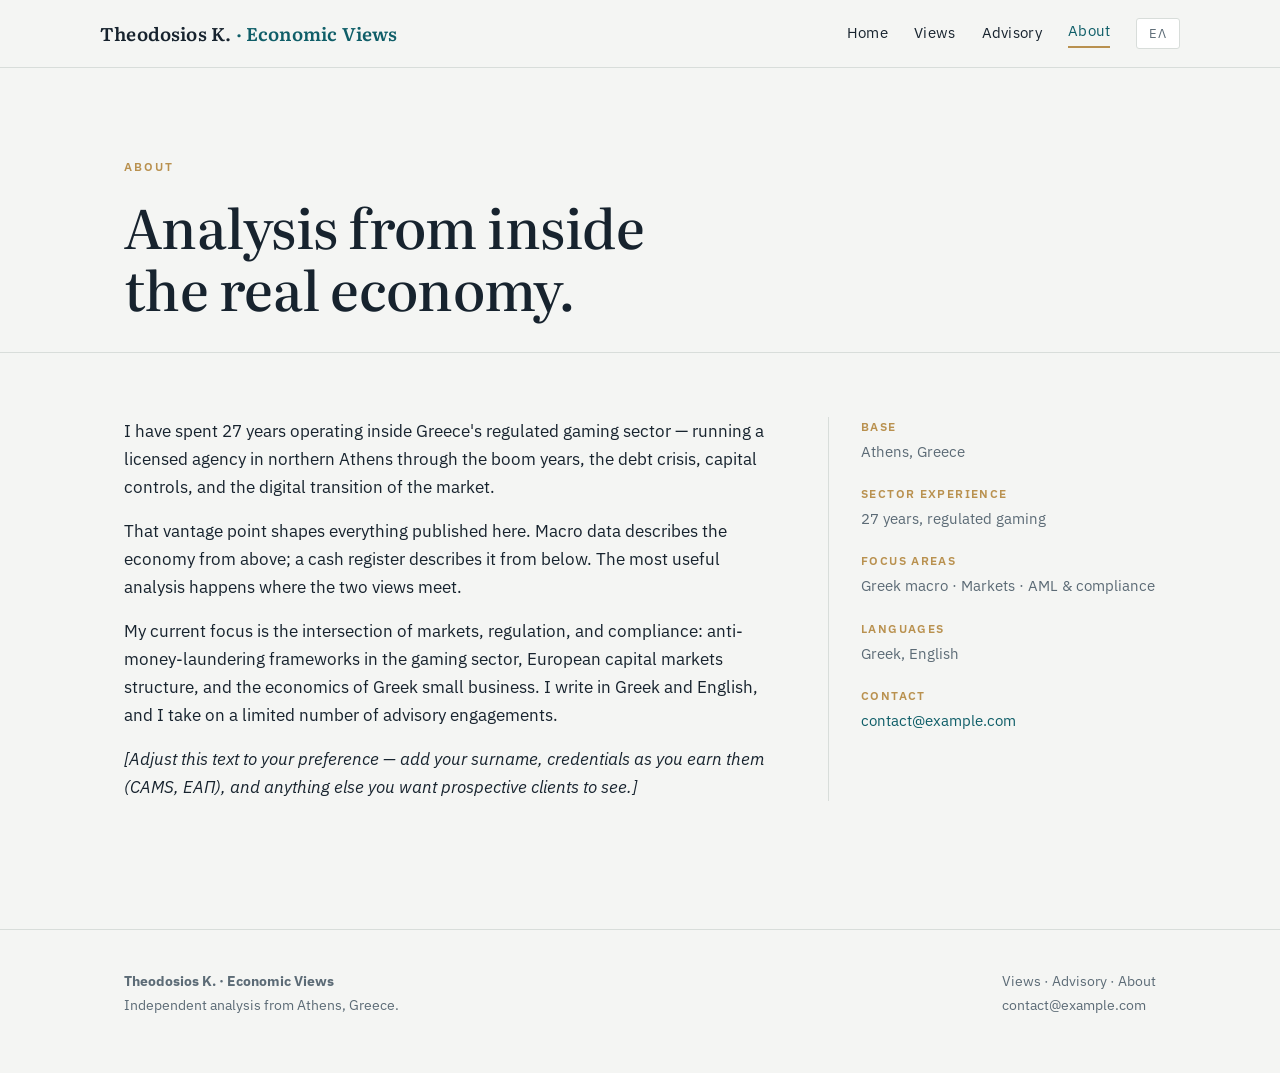
==== about.html @ 25d93798 "Add files via upload" ====
<!DOCTYPE html>
<html lang="en" data-lang="en">
<head>
<meta charset="UTF-8">
<meta name="viewport" content="width=device-width, initial-scale=1.0">
<title>About — Theodosios K.</title>
<meta name="description" content="Practitioner background: 27 years in Greece's regulated gaming sector, markets, and compliance.">
<link rel="preconnect" href="https://fonts.googleapis.com">
<link href="https://fonts.googleapis.com/css2?family=Literata:wght@400;500;600&family=IBM+Plex+Sans:wght@400;500;600&display=swap" rel="stylesheet">
<link rel="stylesheet" href="assets/style.css">
<script src="assets/lang.js"></script>
</head>
<body>

<header class="site">
  <div class="wrap site-bar">
    <a class="brand" href="index.html">Theodosios K. <span>· Economic Views</span></a>
    <button class="nav-btn" id="navBtn" aria-label="Menu">☰</button>
    <nav class="main" id="mainNav">
      <a href="index.html"><span class="lang-en">Home</span><span class="lang-el">Αρχική</span></a>
      <a href="articles.html"><span class="lang-en">Views</span><span class="lang-el">Άρθρα</span></a>
      <a href="services.html"><span class="lang-en">Advisory</span><span class="lang-el">Υπηρεσίες</span></a>
      <a href="about.html" aria-current="page"><span class="lang-en">About</span><span class="lang-el">Σχετικά</span></a>
      <button class="lang-toggle" id="langToggle" aria-label="Switch language">ΕΛ</button>
    </nav>
  </div>
</header>

<main>
  <section class="hero" style="padding-bottom:32px;">
    <div class="wrap">
      <p class="eyebrow"><span class="lang-en">About</span><span class="lang-el">Σχετικά</span></p>
      <h1><span class="lang-en">Analysis from inside the real economy.</span><span class="lang-el">Ανάλυση μέσα από την πραγματική οικονομία.</span></h1>
    </div>
  </section>

  <section class="block">
    <div class="wrap about-grid">
      <div>
        <div class="lang-en">
          <p>I have spent 27 years operating inside Greece's regulated gaming sector — running a licensed agency in northern Athens through the boom years, the debt crisis, capital controls, and the digital transition of the market.</p>
          <p style="margin-top:16px;">That vantage point shapes everything published here. Macro data describes the economy from above; a cash register describes it from below. The most useful analysis happens where the two views meet.</p>
          <p style="margin-top:16px;">My current focus is the intersection of markets, regulation, and compliance: anti-money-laundering frameworks in the gaming sector, European capital markets structure, and the economics of Greek small business. I write in Greek and English, and I take on a limited number of advisory engagements.</p>
          <p style="margin-top:16px;"><em>[Adjust this text to your preference — add your surname, credentials as you earn them (CAMS, ΕΑΠ), and anything else you want prospective clients to see.]</em></p>
        </div>
        <div class="lang-el">
          <p>Έχω περάσει 27 χρόνια μέσα στον ρυθμιζόμενο κλάδο τυχερών παιγνίων της Ελλάδας — λειτουργώντας αδειοδοτημένο πρακτορείο στη βόρεια Αθήνα μέσα από τα χρόνια της ανάπτυξης, την κρίση χρέους, τα capital controls και την ψηφιακή μετάβαση της αγοράς.</p>
          <p style="margin-top:16px;">Αυτή η οπτική διαμορφώνει ό,τι δημοσιεύεται εδώ. Τα μακροοικονομικά στοιχεία περιγράφουν την οικονομία από ψηλά· ένα ταμείο την περιγράφει από κάτω. Η πιο χρήσιμη ανάλυση γίνεται εκεί όπου συναντιούνται οι δύο οπτικές.</p>
          <p style="margin-top:16px;">Η τρέχουσα εστίασή μου είναι η τομή αγορών, ρύθμισης και κανονιστικής συμμόρφωσης: πλαίσια AML στον κλάδο παιγνίων, δομή των ευρωπαϊκών κεφαλαιαγορών και τα οικονομικά της ελληνικής μικρής επιχείρησης.</p>
          <p style="margin-top:16px;"><em>[Προσαρμόστε το κείμενο — προσθέστε επώνυμο και πιστοποιήσεις όταν τις αποκτήσετε.]</em></p>
        </div>
      </div>
      <dl class="facts">
        <dt><span class="lang-en">Base</span><span class="lang-el">Έδρα</span></dt>
        <dd><span class="lang-en">Athens, Greece</span><span class="lang-el">Αθήνα</span></dd>
        <dt><span class="lang-en">Sector experience</span><span class="lang-el">Εμπειρία κλάδου</span></dt>
        <dd><span class="lang-en">27 years, regulated gaming</span><span class="lang-el">27 χρόνια, ρυθμιζόμενα παίγνια</span></dd>
        <dt><span class="lang-en">Focus areas</span><span class="lang-el">Πεδία εστίασης</span></dt>
        <dd><span class="lang-en">Greek macro · Markets · AML & compliance</span><span class="lang-el">Ελληνικά μακρο · Αγορές · AML & συμμόρφωση</span></dd>
        <dt><span class="lang-en">Languages</span><span class="lang-el">Γλώσσες</span></dt>
        <dd><span class="lang-en">Greek, English</span><span class="lang-el">Ελληνικά, Αγγλικά</span></dd>
        <dt><span class="lang-en">Contact</span><span class="lang-el">Επικοινωνία</span></dt>
        <dd><a href="mailto:contact@example.com">contact@example.com</a></dd>
      </dl>
    </div>
  </section>
</main>

<footer class="site">
  <div class="wrap cols">
    <div>
      <div><strong>Theodosios K. · Economic Views</strong></div>
      <div><span class="lang-en">Independent analysis from Athens, Greece.</span><span class="lang-el">Ανεξάρτητη ανάλυση από την Αθήνα.</span></div>
    </div>
    <div>
      <div><a href="articles.html"><span class="lang-en">Views</span><span class="lang-el">Άρθρα</span></a> · <a href="services.html"><span class="lang-en">Advisory</span><span class="lang-el">Υπηρεσίες</span></a> · <a href="about.html"><span class="lang-en">About</span><span class="lang-el">Σχετικά</span></a></div>
      <div><a href="mailto:contact@example.com">contact@example.com</a></div>
    </div>
  </div>
</footer>

</body>
</html>
---- assets/style.css ----
/* ============================================================
   Economic Views — design system
   Palette: paper #F4F5F3 · ink #17232E · petrol #0F5E68
            brass #B9914F · muted #5C6B76
   Type:    Literata (display) · IBM Plex Sans (body/UI)
   ============================================================ */

:root {
  --paper: #F4F5F3;
  --ink: #17232E;
  --petrol: #0F5E68;
  --petrol-dark: #0A454D;
  --brass: #B9914F;
  --muted: #5C6B76;
  --hairline: #D8DDDA;
  --card: #FFFFFF;
  --max: 1080px;
  --serif: "Literata", Georgia, serif;
  --sans: "IBM Plex Sans", -apple-system, "Segoe UI", sans-serif;
}

* { margin: 0; padding: 0; box-sizing: border-box; }

html { scroll-behavior: smooth; }

body {
  font-family: var(--sans);
  font-size: 17px;
  line-height: 1.65;
  color: var(--ink);
  background: var(--paper);
  -webkit-font-smoothing: antialiased;
}

/* ---- Bilingual switching ------------------------------------
   <html data-lang="en"> shows .lang-en, hides .lang-el (and vice versa) */
html[data-lang="en"] .lang-el { display: none !important; }
html[data-lang="el"] .lang-en { display: none !important; }

img, svg { max-width: 100%; display: block; }

a { color: var(--petrol); text-decoration: none; }
a:hover { text-decoration: underline; }
a:focus-visible, button:focus-visible {
  outline: 2px solid var(--petrol);
  outline-offset: 3px;
}

.wrap { max-width: var(--max); margin: 0 auto; padding: 0 24px; }

/* ---- Header -------------------------------------------------- */
header.site {
  border-bottom: 1px solid var(--hairline);
  background: var(--paper);
  position: sticky; top: 0; z-index: 40;
}
.site-bar {
  display: flex; align-items: center; justify-content: space-between;
  padding: 18px 0;
  gap: 16px;
}
.brand {
  font-family: var(--serif);
  font-weight: 600;
  font-size: 1.15rem;
  letter-spacing: 0.01em;
  color: var(--ink);
}
.brand span { color: var(--petrol); }
.brand:hover { text-decoration: none; }

nav.main { display: flex; align-items: center; gap: 26px; }
nav.main a {
  font-size: 0.92rem;
  color: var(--ink);
  letter-spacing: 0.02em;
}
nav.main a[aria-current="page"] {
  color: var(--petrol);
  border-bottom: 2px solid var(--brass);
  padding-bottom: 2px;
}

.lang-toggle {
  font-family: var(--sans);
  font-size: 0.82rem;
  letter-spacing: 0.06em;
  border: 1px solid var(--hairline);
  background: var(--card);
  color: var(--muted);
  border-radius: 3px;
  padding: 6px 12px;
  cursor: pointer;
}
.lang-toggle:hover { border-color: var(--petrol); color: var(--petrol); }

/* mobile nav */
.nav-btn { display: none; background: none; border: none; font-size: 1.5rem; color: var(--ink); cursor: pointer; }
@media (max-width: 760px) {
  .nav-btn { display: block; }
  nav.main {
    display: none;
    position: absolute; left: 0; right: 0; top: 100%;
    background: var(--paper);
    border-bottom: 1px solid var(--hairline);
    flex-direction: column; align-items: flex-start;
    padding: 14px 24px 20px; gap: 14px;
  }
  nav.main.open { display: flex; }
}

/* ---- Hero ---------------------------------------------------- */
.hero { padding: 88px 0 64px; }
.eyebrow {
  font-size: 0.78rem;
  letter-spacing: 0.16em;
  text-transform: uppercase;
  color: var(--brass);
  font-weight: 600;
  margin-bottom: 18px;
}
.hero h1 {
  font-family: var(--serif);
  font-weight: 500;
  font-size: clamp(2.1rem, 5vw, 3.4rem);
  line-height: 1.15;
  max-width: 18ch;
  letter-spacing: -0.01em;
}
.hero p.lede {
  margin-top: 22px;
  font-size: 1.12rem;
  color: var(--muted);
  max-width: 56ch;
}
.hero .curve {
  margin-top: 44px;
  width: 100%;
  height: 90px;
  overflow: visible;
}
.curve path {
  fill: none;
  stroke: var(--brass);
  stroke-width: 2;
  stroke-dasharray: 1400;
  stroke-dashoffset: 1400;
  animation: draw 2.2s ease-out 0.3s forwards;
}
.curve circle { fill: var(--petrol); opacity: 0; animation: appear 0.5s ease-out 2.2s forwards; }
@keyframes draw { to { stroke-dashoffset: 0; } }
@keyframes appear { to { opacity: 1; } }
@media (prefers-reduced-motion: reduce) {
  .curve path { animation: none; stroke-dashoffset: 0; }
  .curve circle { animation: none; opacity: 1; }
  html { scroll-behavior: auto; }
}

.cta-row { margin-top: 36px; display: flex; gap: 14px; flex-wrap: wrap; }
.btn {
  display: inline-block;
  font-size: 0.95rem;
  font-weight: 500;
  padding: 12px 24px;
  border-radius: 3px;
  border: 1px solid var(--petrol);
}
.btn.primary { background: var(--petrol); color: #fff; }
.btn.primary:hover { background: var(--petrol-dark); text-decoration: none; }
.btn.ghost { color: var(--petrol); background: transparent; }
.btn.ghost:hover { background: #E9EEED; text-decoration: none; }

/* ---- Sections ------------------------------------------------ */
section.block { padding: 64px 0; border-top: 1px solid var(--hairline); }
.section-head {
  display: flex; align-items: baseline; justify-content: space-between;
  margin-bottom: 34px; gap: 16px; flex-wrap: wrap;
}
.section-head h2 {
  font-family: var(--serif);
  font-weight: 500;
  font-size: 1.7rem;
}
.section-head a.more { font-size: 0.9rem; }

/* ---- Article cards ------------------------------------------ */
.post-list { display: grid; gap: 0; }
.post {
  display: grid;
  grid-template-columns: 130px 1fr;
  gap: 28px;
  padding: 26px 0;
  border-bottom: 1px solid var(--hairline);
}
.post:last-child { border-bottom: none; }
.post time {
  font-size: 0.82rem;
  color: var(--muted);
  font-variant-numeric: tabular-nums;
  letter-spacing: 0.03em;
  padding-top: 5px;
}
.post h3 {
  font-family: var(--serif);
  font-weight: 500;
  font-size: 1.28rem;
  line-height: 1.3;
}
.post h3 a { color: var(--ink); }
.post h3 a:hover { color: var(--petrol); text-decoration: none; }
.post p { margin-top: 8px; color: var(--muted); font-size: 0.97rem; max-width: 62ch; }
.tag {
  display: inline-block;
  font-size: 0.72rem;
  letter-spacing: 0.1em;
  text-transform: uppercase;
  color: var(--petrol);
  margin-bottom: 6px;
  font-weight: 600;
}
@media (max-width: 620px) {
  .post { grid-template-columns: 1fr; gap: 6px; }
}

/* ---- Services ------------------------------------------------ */
.svc-grid {
  display: grid;
  grid-template-columns: repeat(auto-fit, minmax(260px, 1fr));
  gap: 22px;
}
.svc {
  background: var(--card);
  border: 1px solid var(--hairline);
  border-top: 3px solid var(--petrol);
  border-radius: 4px;
  padding: 28px 26px;
}
.svc h3 { font-family: var(--serif); font-weight: 500; font-size: 1.15rem; margin-bottom: 10px; }
.svc p { font-size: 0.95rem; color: var(--muted); }

/* ---- Article page ------------------------------------------- */
article.single { padding: 72px 0; max-width: 720px; margin: 0 auto; }
article.single .meta { font-size: 0.85rem; color: var(--muted); margin-bottom: 14px; font-variant-numeric: tabular-nums; }
article.single h1 {
  font-family: var(--serif);
  font-weight: 500;
  font-size: clamp(1.8rem, 4vw, 2.6rem);
  line-height: 1.2;
  margin-bottom: 26px;
}
article.single .body p { margin-bottom: 20px; }
article.single .body h2 {
  font-family: var(--serif); font-weight: 500;
  font-size: 1.35rem; margin: 36px 0 14px;
}
article.single .body blockquote {
  border-left: 3px solid var(--brass);
  padding-left: 18px; margin: 24px 0;
  color: var(--muted); font-style: italic;
}
.disclaimer {
  margin-top: 44px;
  font-size: 0.82rem;
  color: var(--muted);
  border-top: 1px solid var(--hairline);
  padding-top: 18px;
}

/* ---- Forms --------------------------------------------------- */
form.consult {
  background: var(--card);
  border: 1px solid var(--hairline);
  border-radius: 4px;
  padding: 32px 30px;
  max-width: 640px;
}
form.consult label {
  display: block;
  font-size: 0.85rem;
  font-weight: 500;
  letter-spacing: 0.03em;
  margin: 18px 0 6px;
}
form.consult label:first-of-type { margin-top: 0; }
form.consult input, form.consult select, form.consult textarea {
  width: 100%;
  font-family: var(--sans);
  font-size: 0.95rem;
  padding: 11px 12px;
  border: 1px solid var(--hairline);
  border-radius: 3px;
  background: var(--paper);
  color: var(--ink);
}
form.consult input:focus, form.consult select:focus, form.consult textarea:focus {
  outline: 2px solid var(--petrol);
  border-color: transparent;
}
form.consult button { margin-top: 24px; cursor: pointer; font-family: var(--sans); }

/* ---- About --------------------------------------------------- */
.about-grid { display: grid; grid-template-columns: 2fr 1fr; gap: 48px; }
.about-grid .facts {
  border-left: 1px solid var(--hairline);
  padding-left: 32px;
  font-size: 0.92rem;
}
.about-grid .facts dt {
  font-size: 0.72rem; letter-spacing: 0.12em; text-transform: uppercase;
  color: var(--brass); font-weight: 600; margin-top: 20px;
}
.about-grid .facts dt:first-child { margin-top: 0; }
.about-grid .facts dd { color: var(--muted); margin-top: 4px; }
@media (max-width: 720px) {
  .about-grid { grid-template-columns: 1fr; }
  .about-grid .facts { border-left: none; padding-left: 0; border-top: 1px solid var(--hairline); padding-top: 24px; }
}

/* ---- Footer -------------------------------------------------- */
footer.site {
  border-top: 1px solid var(--hairline);
  margin-top: 64px;
  padding: 40px 0 56px;
  font-size: 0.88rem;
  color: var(--muted);
}
footer.site .cols { display: flex; justify-content: space-between; gap: 24px; flex-wrap: wrap; }
footer.site a { color: var(--muted); }
footer.site a:hover { color: var(--petrol); }
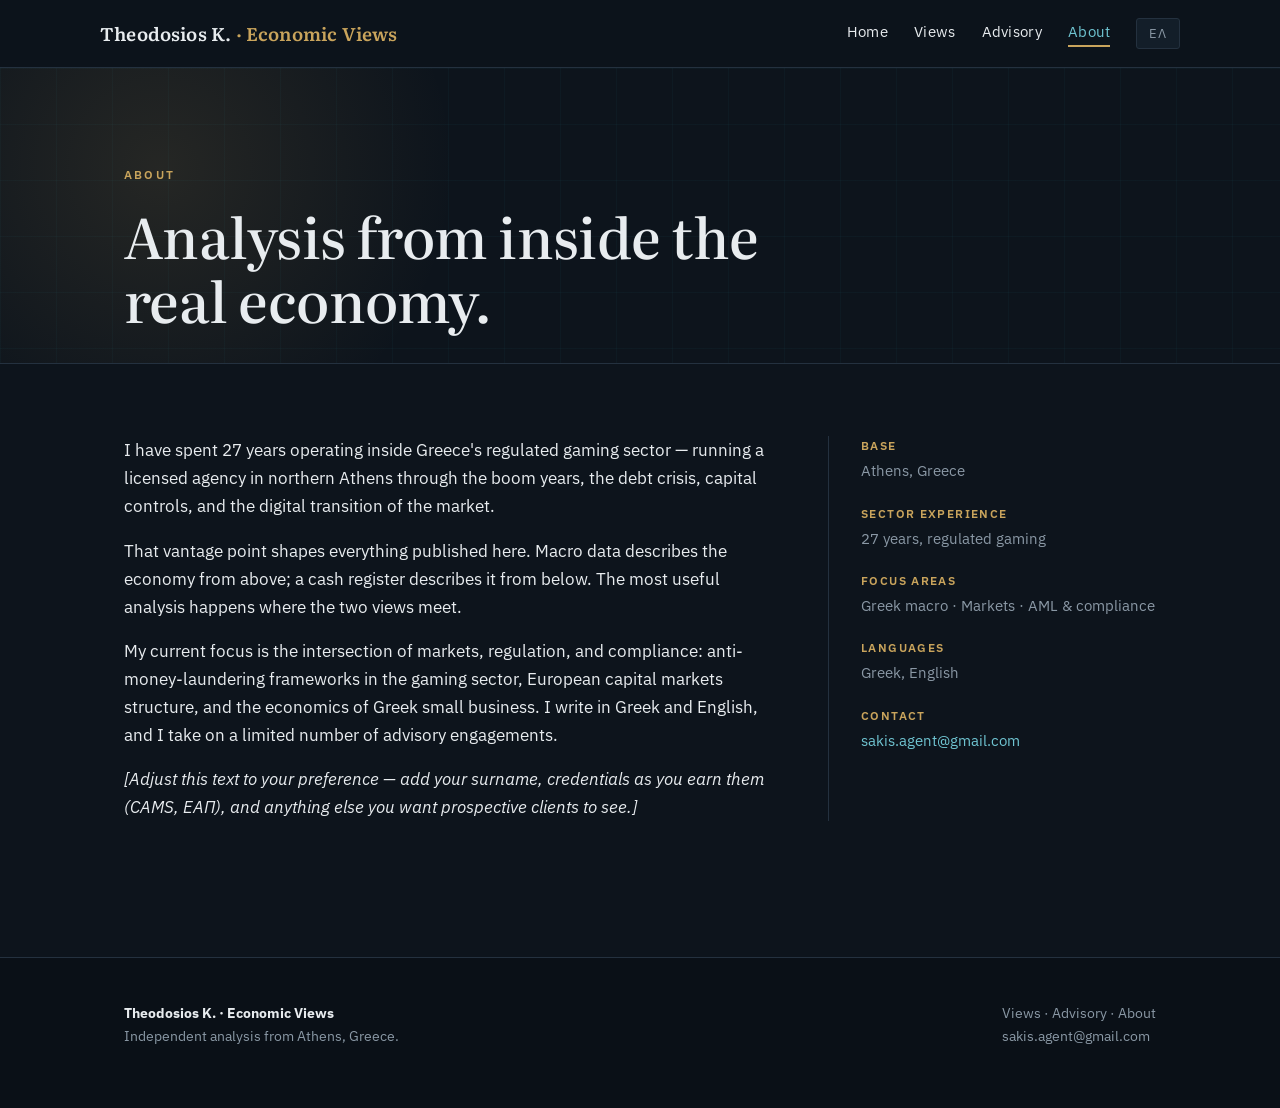
==== commit e06757ae: "Update contact email to sakis.agent@gmail.com" ====
--- a/about.html
+++ b/about.html
@@ -60,7 +60,7 @@
         <dt><span class="lang-en">Languages</span><span class="lang-el">Γλώσσες</span></dt>
         <dd><span class="lang-en">Greek, English</span><span class="lang-el">Ελληνικά, Αγγλικά</span></dd>
         <dt><span class="lang-en">Contact</span><span class="lang-el">Επικοινωνία</span></dt>
-        <dd><a href="mailto:contact@example.com">contact@example.com</a></dd>
+        <dd><a href="mailto:sakis.agent@gmail.com">sakis.agent@gmail.com</a></dd>
       </dl>
     </div>
   </section>
@@ -74,7 +74,7 @@
     </div>
     <div>
       <div><a href="articles.html"><span class="lang-en">Views</span><span class="lang-el">Άρθρα</span></a> · <a href="services.html"><span class="lang-en">Advisory</span><span class="lang-el">Υπηρεσίες</span></a> · <a href="about.html"><span class="lang-en">About</span><span class="lang-el">Σχετικά</span></a></div>
-      <div><a href="mailto:contact@example.com">contact@example.com</a></div>
+      <div><a href="mailto:sakis.agent@gmail.com">sakis.agent@gmail.com</a></div>
     </div>
   </div>
 </footer>
--- a/assets/style.css
+++ b/assets/style.css
@@ -1,19 +1,20 @@
 /* ============================================================
-   Economic Views — design system
-   Palette: paper #F4F5F3 · ink #17232E · petrol #0F5E68
-            brass #B9914F · muted #5C6B76
+   Economic Views — dark edition
+   Palette: night #0D141C · panel #131E29 · ink-light #E8ECEF
+            petrol #2FA3B4 · brass #C9A45C · muted #8A98A5
    Type:    Literata (display) · IBM Plex Sans (body/UI)
    ============================================================ */
 
 :root {
-  --paper: #F4F5F3;
-  --ink: #17232E;
-  --petrol: #0F5E68;
-  --petrol-dark: #0A454D;
-  --brass: #B9914F;
-  --muted: #5C6B76;
-  --hairline: #D8DDDA;
-  --card: #FFFFFF;
+  --night: #0D141C;
+  --panel: #131E29;
+  --panel-2: #182635;
+  --ink: #E8ECEF;
+  --petrol: #2FA3B4;
+  --petrol-soft: #6FC4D1;
+  --brass: #C9A45C;
+  --muted: #8A98A5;
+  --hairline: #24313F;
   --max: 1080px;
   --serif: "Literata", Georgia, serif;
   --sans: "IBM Plex Sans", -apple-system, "Segoe UI", sans-serif;
@@ -28,30 +29,33 @@
   font-size: 17px;
   line-height: 1.65;
   color: var(--ink);
-  background: var(--paper);
+  background: var(--night);
   -webkit-font-smoothing: antialiased;
 }
 
-/* ---- Bilingual switching ------------------------------------
-   <html data-lang="en"> shows .lang-en, hides .lang-el (and vice versa) */
+/* ---- Bilingual switching ---- */
 html[data-lang="en"] .lang-el { display: none !important; }
 html[data-lang="el"] .lang-en { display: none !important; }
 
 img, svg { max-width: 100%; display: block; }
 
-a { color: var(--petrol); text-decoration: none; }
+a { color: var(--petrol-soft); text-decoration: none; }
 a:hover { text-decoration: underline; }
 a:focus-visible, button:focus-visible {
   outline: 2px solid var(--petrol);
   outline-offset: 3px;
 }
 
+::selection { background: rgba(47,163,180,0.35); }
+
 .wrap { max-width: var(--max); margin: 0 auto; padding: 0 24px; }
 
 /* ---- Header -------------------------------------------------- */
 header.site {
   border-bottom: 1px solid var(--hairline);
-  background: var(--paper);
+  background: rgba(13,20,28,0.88);
+  backdrop-filter: blur(10px);
+  -webkit-backdrop-filter: blur(10px);
   position: sticky; top: 0; z-index: 40;
 }
 .site-bar {
@@ -66,7 +70,7 @@
   letter-spacing: 0.01em;
   color: var(--ink);
 }
-.brand span { color: var(--petrol); }
+.brand span { color: var(--brass); }
 .brand:hover { text-decoration: none; }
 
 nav.main { display: flex; align-items: center; gap: 26px; }
@@ -74,34 +78,42 @@
   font-size: 0.92rem;
   color: var(--ink);
   letter-spacing: 0.02em;
-}
-nav.main a[aria-current="page"] {
-  color: var(--petrol);
-  border-bottom: 2px solid var(--brass);
-  padding-bottom: 2px;
-}
+  position: relative;
+  padding-bottom: 3px;
+}
+nav.main a:hover { text-decoration: none; color: var(--petrol-soft); }
+nav.main a::after {
+  content: "";
+  position: absolute; left: 0; bottom: 0;
+  width: 0; height: 2px;
+  background: var(--brass);
+  transition: width 0.25s ease;
+}
+nav.main a:hover::after { width: 100%; }
+nav.main a[aria-current="page"] { color: var(--petrol-soft); }
+nav.main a[aria-current="page"]::after { width: 100%; }
 
 .lang-toggle {
   font-family: var(--sans);
   font-size: 0.82rem;
   letter-spacing: 0.06em;
   border: 1px solid var(--hairline);
-  background: var(--card);
+  background: var(--panel);
   color: var(--muted);
   border-radius: 3px;
   padding: 6px 12px;
   cursor: pointer;
-}
-.lang-toggle:hover { border-color: var(--petrol); color: var(--petrol); }
-
-/* mobile nav */
+  transition: border-color 0.2s, color 0.2s;
+}
+.lang-toggle:hover { border-color: var(--brass); color: var(--brass); }
+
 .nav-btn { display: none; background: none; border: none; font-size: 1.5rem; color: var(--ink); cursor: pointer; }
 @media (max-width: 760px) {
   .nav-btn { display: block; }
   nav.main {
     display: none;
     position: absolute; left: 0; right: 0; top: 100%;
-    background: var(--paper);
+    background: var(--night);
     border-bottom: 1px solid var(--hairline);
     flex-direction: column; align-items: flex-start;
     padding: 14px 24px 20px; gap: 14px;
@@ -110,10 +122,29 @@
 }
 
 /* ---- Hero ---------------------------------------------------- */
-.hero { padding: 88px 0 64px; }
+.hero {
+  padding: 96px 0 72px;
+  position: relative;
+  overflow: hidden;
+  /* faint chart-grid, like graph paper in the dark */
+  background-image:
+    linear-gradient(rgba(47,163,180,0.045) 1px, transparent 1px),
+    linear-gradient(90deg, rgba(47,163,180,0.045) 1px, transparent 1px);
+  background-size: 56px 56px;
+}
+.hero::before {
+  /* brass glow, upper left — quiet, not neon */
+  content: "";
+  position: absolute;
+  top: -220px; left: -160px;
+  width: 640px; height: 640px;
+  background: radial-gradient(circle, rgba(201,164,92,0.13) 0%, transparent 65%);
+  pointer-events: none;
+}
+.hero > .wrap { position: relative; }
 .eyebrow {
   font-size: 0.78rem;
-  letter-spacing: 0.16em;
+  letter-spacing: 0.18em;
   text-transform: uppercase;
   color: var(--brass);
   font-weight: 600;
@@ -122,10 +153,11 @@
 .hero h1 {
   font-family: var(--serif);
   font-weight: 500;
-  font-size: clamp(2.1rem, 5vw, 3.4rem);
+  font-size: clamp(2.1rem, 5vw, 3.5rem);
   line-height: 1.15;
-  max-width: 18ch;
+  max-width: 20ch;
   letter-spacing: -0.01em;
+  color: var(--ink);
 }
 .hero p.lede {
   margin-top: 22px;
@@ -134,10 +166,11 @@
   max-width: 56ch;
 }
 .hero .curve {
-  margin-top: 44px;
+  margin-top: 48px;
   width: 100%;
-  height: 90px;
+  height: 100px;
   overflow: visible;
+  filter: drop-shadow(0 0 6px rgba(201,164,92,0.35));
 }
 .curve path {
   fill: none;
@@ -147,41 +180,61 @@
   stroke-dashoffset: 1400;
   animation: draw 2.2s ease-out 0.3s forwards;
 }
-.curve circle { fill: var(--petrol); opacity: 0; animation: appear 0.5s ease-out 2.2s forwards; }
+.curve circle {
+  fill: var(--petrol-soft);
+  opacity: 0;
+  animation: appear 0.5s ease-out 2.2s forwards;
+}
 @keyframes draw { to { stroke-dashoffset: 0; } }
 @keyframes appear { to { opacity: 1; } }
 @media (prefers-reduced-motion: reduce) {
   .curve path { animation: none; stroke-dashoffset: 0; }
   .curve circle { animation: none; opacity: 1; }
+  nav.main a::after { transition: none; }
   html { scroll-behavior: auto; }
 }
 
-.cta-row { margin-top: 36px; display: flex; gap: 14px; flex-wrap: wrap; }
+.cta-row { margin-top: 38px; display: flex; gap: 14px; flex-wrap: wrap; }
 .btn {
   display: inline-block;
   font-size: 0.95rem;
   font-weight: 500;
-  padding: 12px 24px;
+  padding: 13px 26px;
   border-radius: 3px;
   border: 1px solid var(--petrol);
-}
-.btn.primary { background: var(--petrol); color: #fff; }
-.btn.primary:hover { background: var(--petrol-dark); text-decoration: none; }
-.btn.ghost { color: var(--petrol); background: transparent; }
-.btn.ghost:hover { background: #E9EEED; text-decoration: none; }
+  transition: transform 0.15s ease, box-shadow 0.2s ease, background 0.2s;
+}
+.btn.primary {
+  background: linear-gradient(135deg, #2FA3B4 0%, #217A88 100%);
+  color: #06222A;
+  font-weight: 600;
+  border: none;
+}
+.btn.primary:hover {
+  text-decoration: none;
+  transform: translateY(-1px);
+  box-shadow: 0 6px 22px rgba(47,163,180,0.30);
+}
+.btn.ghost { color: var(--petrol-soft); background: transparent; }
+.btn.ghost:hover {
+  background: rgba(47,163,180,0.10);
+  text-decoration: none;
+}
 
 /* ---- Sections ------------------------------------------------ */
-section.block { padding: 64px 0; border-top: 1px solid var(--hairline); }
+section.block { padding: 72px 0; border-top: 1px solid var(--hairline); }
 .section-head {
   display: flex; align-items: baseline; justify-content: space-between;
-  margin-bottom: 34px; gap: 16px; flex-wrap: wrap;
+  margin-bottom: 36px; gap: 16px; flex-wrap: wrap;
 }
 .section-head h2 {
   font-family: var(--serif);
   font-weight: 500;
   font-size: 1.7rem;
-}
-.section-head a.more { font-size: 0.9rem; }
+  color: var(--ink);
+}
+.section-head a.more { font-size: 0.9rem; color: var(--brass); }
+.section-head a.more:hover { color: var(--petrol-soft); text-decoration: none; }
 
 /* ---- Article cards ------------------------------------------ */
 .post-list { display: grid; gap: 0; }
@@ -189,9 +242,13 @@
   display: grid;
   grid-template-columns: 130px 1fr;
   gap: 28px;
-  padding: 26px 0;
+  padding: 28px 18px;
+  margin: 0 -18px;
   border-bottom: 1px solid var(--hairline);
-}
+  border-radius: 6px;
+  transition: background 0.2s ease;
+}
+.post:hover { background: var(--panel); }
 .post:last-child { border-bottom: none; }
 .post time {
   font-size: 0.82rem;
@@ -207,14 +264,14 @@
   line-height: 1.3;
 }
 .post h3 a { color: var(--ink); }
-.post h3 a:hover { color: var(--petrol); text-decoration: none; }
+.post h3 a:hover { color: var(--petrol-soft); text-decoration: none; }
 .post p { margin-top: 8px; color: var(--muted); font-size: 0.97rem; max-width: 62ch; }
 .tag {
   display: inline-block;
   font-size: 0.72rem;
   letter-spacing: 0.1em;
   text-transform: uppercase;
-  color: var(--petrol);
+  color: var(--brass);
   margin-bottom: 6px;
   font-weight: 600;
 }
@@ -229,13 +286,19 @@
   gap: 22px;
 }
 .svc {
-  background: var(--card);
+  background: linear-gradient(180deg, var(--panel-2) 0%, var(--panel) 100%);
   border: 1px solid var(--hairline);
-  border-top: 3px solid var(--petrol);
-  border-radius: 4px;
-  padding: 28px 26px;
-}
-.svc h3 { font-family: var(--serif); font-weight: 500; font-size: 1.15rem; margin-bottom: 10px; }
+  border-top: 3px solid var(--brass);
+  border-radius: 6px;
+  padding: 30px 28px;
+  transition: transform 0.2s ease, box-shadow 0.25s ease, border-color 0.2s;
+}
+.svc:hover {
+  transform: translateY(-4px);
+  box-shadow: 0 14px 34px rgba(0,0,0,0.40);
+  border-color: rgba(201,164,92,0.45);
+}
+.svc h3 { font-family: var(--serif); font-weight: 500; font-size: 1.15rem; margin-bottom: 10px; color: var(--ink); }
 .svc p { font-size: 0.95rem; color: var(--muted); }
 
 /* ---- Article page ------------------------------------------- */
@@ -247,16 +310,20 @@
   font-size: clamp(1.8rem, 4vw, 2.6rem);
   line-height: 1.2;
   margin-bottom: 26px;
+  color: var(--ink);
 }
 article.single .body p { margin-bottom: 20px; }
 article.single .body h2 {
   font-family: var(--serif); font-weight: 500;
   font-size: 1.35rem; margin: 36px 0 14px;
+  color: var(--ink);
 }
 article.single .body blockquote {
   border-left: 3px solid var(--brass);
-  padding-left: 18px; margin: 24px 0;
-  color: var(--muted); font-style: italic;
+  background: var(--panel);
+  border-radius: 0 6px 6px 0;
+  padding: 16px 20px; margin: 26px 0;
+  color: var(--petrol-soft); font-style: italic;
 }
 .disclaimer {
   margin-top: 44px;
@@ -268,11 +335,12 @@
 
 /* ---- Forms --------------------------------------------------- */
 form.consult {
-  background: var(--card);
+  background: linear-gradient(180deg, var(--panel-2) 0%, var(--panel) 100%);
   border: 1px solid var(--hairline);
-  border-radius: 4px;
-  padding: 32px 30px;
+  border-radius: 6px;
+  padding: 34px 32px;
   max-width: 640px;
+  box-shadow: 0 18px 44px rgba(0,0,0,0.35);
 }
 form.consult label {
   display: block;
@@ -280,23 +348,26 @@
   font-weight: 500;
   letter-spacing: 0.03em;
   margin: 18px 0 6px;
+  color: var(--ink);
 }
 form.consult label:first-of-type { margin-top: 0; }
 form.consult input, form.consult select, form.consult textarea {
   width: 100%;
   font-family: var(--sans);
   font-size: 0.95rem;
-  padding: 11px 12px;
+  padding: 12px 13px;
   border: 1px solid var(--hairline);
-  border-radius: 3px;
-  background: var(--paper);
-  color: var(--ink);
+  border-radius: 4px;
+  background: var(--night);
+  color: var(--ink);
+  transition: border-color 0.2s;
 }
 form.consult input:focus, form.consult select:focus, form.consult textarea:focus {
-  outline: 2px solid var(--petrol);
-  border-color: transparent;
-}
-form.consult button { margin-top: 24px; cursor: pointer; font-family: var(--sans); }
+  outline: none;
+  border-color: var(--petrol);
+  box-shadow: 0 0 0 3px rgba(47,163,180,0.18);
+}
+form.consult button { margin-top: 26px; cursor: pointer; font-family: var(--sans); }
 
 /* ---- About --------------------------------------------------- */
 .about-grid { display: grid; grid-template-columns: 2fr 1fr; gap: 48px; }
@@ -320,10 +391,12 @@
 footer.site {
   border-top: 1px solid var(--hairline);
   margin-top: 64px;
-  padding: 40px 0 56px;
+  padding: 44px 0 60px;
   font-size: 0.88rem;
   color: var(--muted);
+  background: #0A1017;
 }
 footer.site .cols { display: flex; justify-content: space-between; gap: 24px; flex-wrap: wrap; }
+footer.site strong { color: var(--ink); }
 footer.site a { color: var(--muted); }
-footer.site a:hover { color: var(--petrol); }
+footer.site a:hover { color: var(--brass); }
